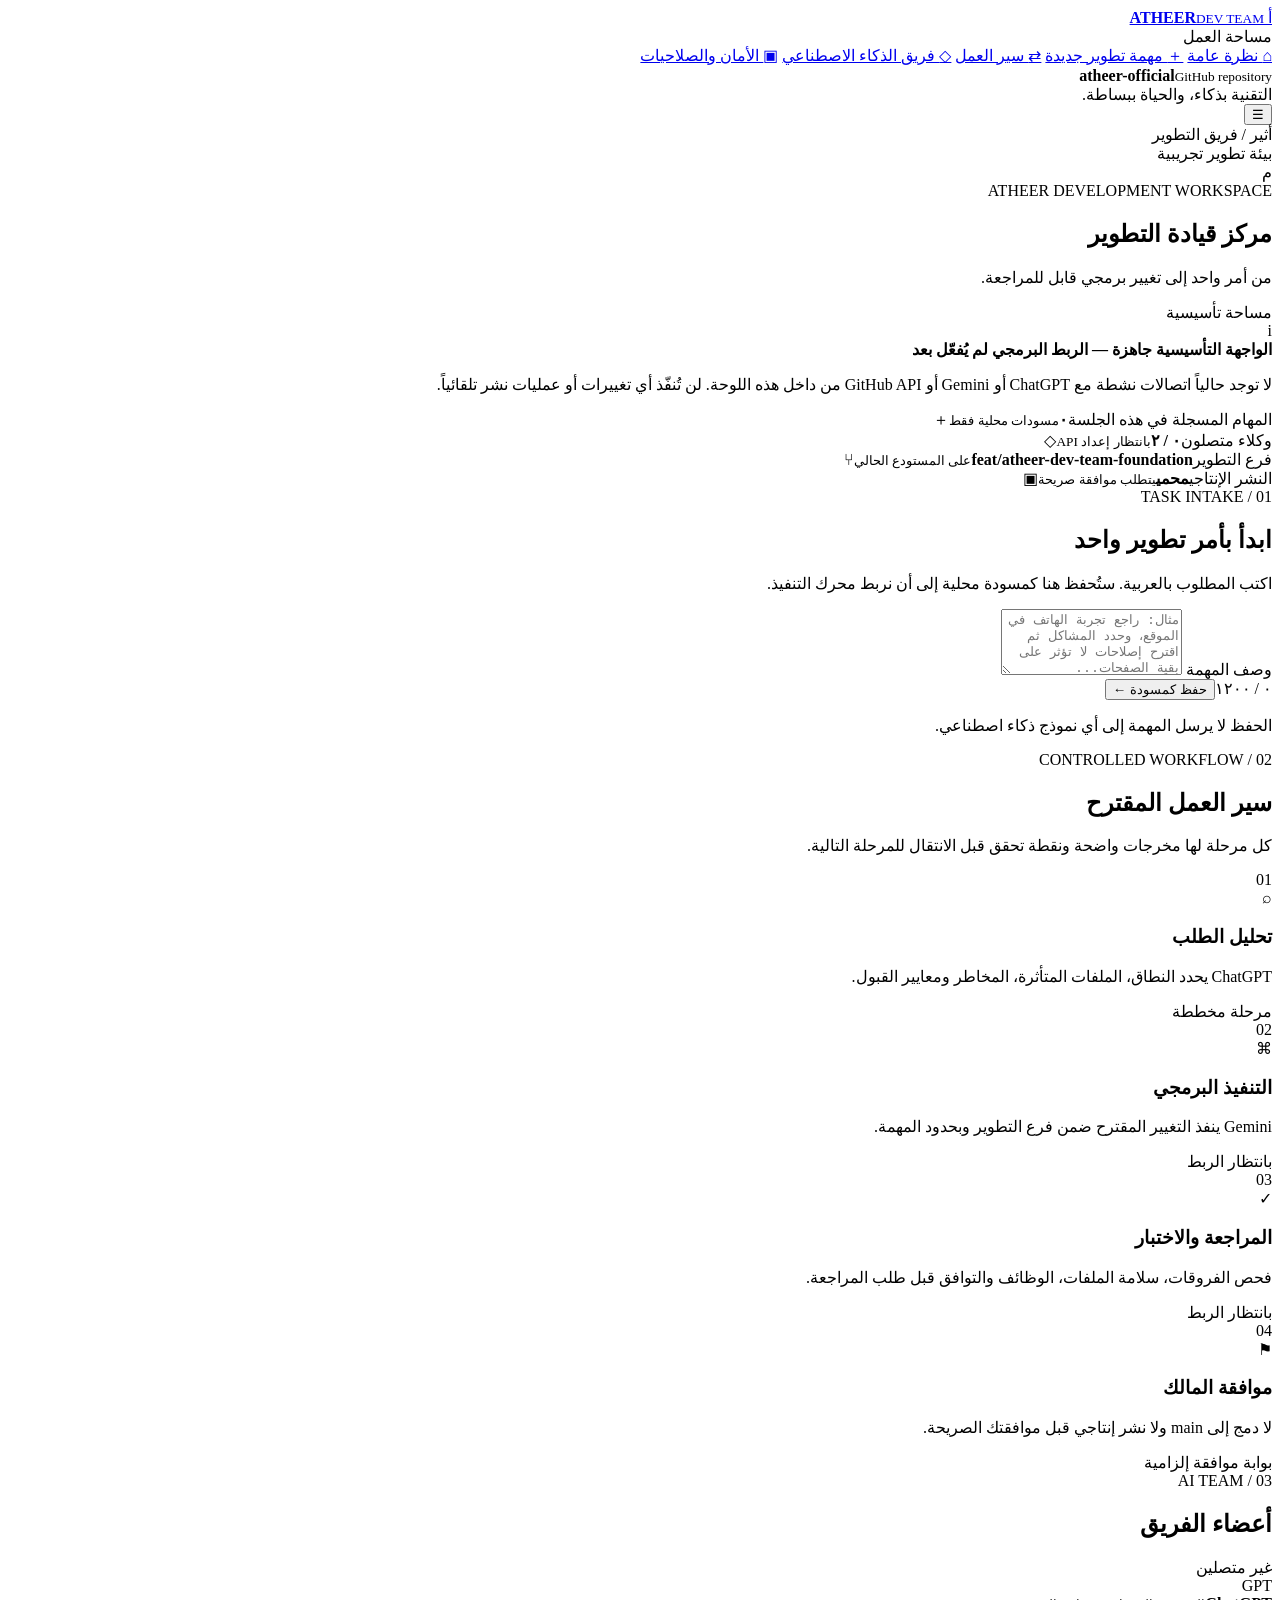
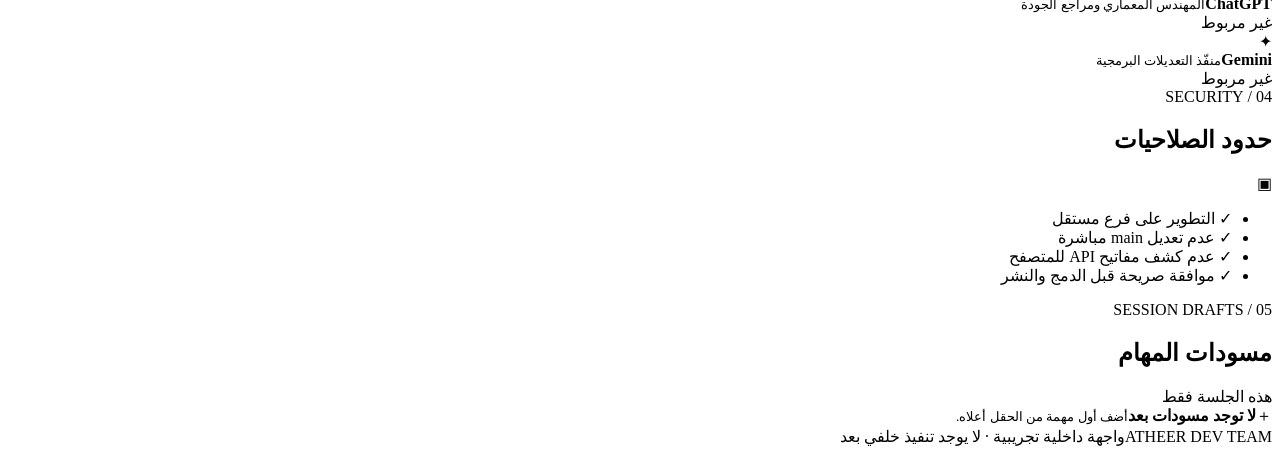
==== dev-team/index.html @ c8b4490a "Add ATHEER DEV TEAM foundation interface" ====
<!doctype html>
<html lang="ar" dir="rtl">
<head>
  <meta charset="utf-8">
  <meta name="viewport" content="width=device-width,initial-scale=1">
  <meta name="theme-color" content="#090909">
  <meta name="description" content="ATHEER DEV TEAM — مساحة تنسيق تطوير منتجات أثير الرقمية.">
  <title>ATHEER DEV TEAM | مساحة التطوير</title>
  <link rel="preconnect" href="https://fonts.googleapis.com">
  <link rel="preconnect" href="https://fonts.gstatic.com" crossorigin>
  <link href="https://fonts.googleapis.com/css2?family=IBM+Plex+Sans+Arabic:wght@400;500;600;700&family=Manrope:wght@400;500;600;700;800&display=swap" rel="stylesheet">
  <link rel="stylesheet" href="styles.css">
</head>
<body>
  <div class="app-shell">
    <aside class="sidebar" id="sidebar">
      <a class="brand" href="#overview" aria-label="ATHEER DEV TEAM">
        <span class="brand-symbol">أ</span>
        <span><b>ATHEER</b><small>DEV TEAM</small></span>
      </a>
      <div class="workspace-label">مساحة العمل</div>
      <nav class="side-nav" aria-label="التنقل الرئيسي">
        <a class="nav-item active" href="#overview"><span class="nav-icon">⌂</span> نظرة عامة</a>
        <a class="nav-item" href="#new-task"><span class="nav-icon">＋</span> مهمة تطوير جديدة</a>
        <a class="nav-item" href="#workflow"><span class="nav-icon">⇄</span> سير العمل</a>
        <a class="nav-item" href="#agents"><span class="nav-icon">◇</span> فريق الذكاء الاصطناعي</a>
        <a class="nav-item" href="#security"><span class="nav-icon">▣</span> الأمان والصلاحيات</a>
      </nav>
      <div class="sidebar-bottom">
        <div class="repo-mini"><span class="status-dot"></span><div><b>atheer-official</b><small>GitHub repository</small></div></div>
        <div class="sidebar-foot">التقنية بذكاء، والحياة ببساطة.</div>
      </div>
    </aside>

    <main class="main">
      <header class="topbar">
        <button class="mobile-menu" id="menuToggle" aria-label="فتح القائمة" aria-expanded="false">☰</button>
        <div class="breadcrumb">أثير <span>/</span> فريق التطوير</div>
        <div class="topbar-actions"><span class="env-pill"><i></i> بيئة تطوير تجريبية</span><div class="avatar" title="مالك مساحة العمل">م</div></div>
      </header>

      <section class="page-content" id="overview">
        <div class="welcome-row">
          <div><div class="eyebrow"><span></span> ATHEER DEVELOPMENT WORKSPACE</div><h1>مركز قيادة التطوير</h1><p class="subheading">من أمر واحد إلى تغيير برمجي قابل للمراجعة.</p></div>
          <div class="date-chip"><span class="live-dot"></span> مساحة تأسيسية</div>
        </div>

        <div class="notice" role="status"><span class="notice-icon">i</span><div><b>الواجهة التأسيسية جاهزة — الربط البرمجي لم يُفعّل بعد</b><p>لا توجد حالياً اتصالات نشطة مع ChatGPT أو Gemini أو GitHub API من داخل هذه اللوحة. لن تُنفّذ أي تغييرات أو عمليات نشر تلقائياً.</p></div></div>

        <div class="metrics-grid">
          <article class="metric-card"><span class="metric-label">المهام المسجلة في هذه الجلسة</span><strong id="taskCount">٠</strong><small>مسودات محلية فقط</small><span class="metric-mark">＋</span></article>
          <article class="metric-card"><span class="metric-label">وكلاء متصلون</span><strong>٠ / ٢</strong><small>بانتظار إعداد API</small><span class="metric-mark">◇</span></article>
          <article class="metric-card"><span class="metric-label">فرع التطوير</span><strong class="branch-value">feat/atheer-dev-team-foundation</strong><small>على المستودع الحالي</small><span class="metric-mark">⑂</span></article>
          <article class="metric-card"><span class="metric-label">النشر الإنتاجي</span><strong class="safe-value">محمي</strong><small>يتطلب موافقة صريحة</small><span class="metric-mark">▣</span></article>
        </div>

        <div class="section-title" id="new-task"><div><span class="section-kicker">01 / TASK INTAKE</span><h2>ابدأ بأمر تطوير واحد</h2><p>اكتب المطلوب بالعربية. ستُحفظ هنا كمسودة محلية إلى أن نربط محرك التنفيذ.</p></div></div>
        <section class="task-composer">
          <label for="taskInput">وصف المهمة</label>
          <textarea id="taskInput" rows="4" maxlength="1200" placeholder="مثال: راجع تجربة الهاتف في الموقع، وحدد المشاكل ثم اقترح إصلاحات لا تؤثر على بقية الصفحات..."></textarea>
          <div class="composer-bottom"><span id="charCount">٠ / ١٢٠٠</span><button class="primary-button" id="saveTask">حفظ كمسودة <span>←</span></button></div>
          <p class="helper-text" id="formMessage" aria-live="polite">الحفظ لا يرسل المهمة إلى أي نموذج ذكاء اصطناعي.</p>
        </section>

        <div class="section-title" id="workflow"><div><span class="section-kicker">02 / CONTROLLED WORKFLOW</span><h2>سير العمل المقترح</h2><p>كل مرحلة لها مخرجات واضحة ونقطة تحقق قبل الانتقال للمرحلة التالية.</p></div></div>
        <section class="workflow-grid">
          <article class="workflow-card"><span class="step-number">01</span><div class="step-icon">⌕</div><h3>تحليل الطلب</h3><p>ChatGPT يحدد النطاق، الملفات المتأثرة، المخاطر ومعايير القبول.</p><span class="step-state">مرحلة مخططة</span></article>
          <article class="workflow-card"><span class="step-number">02</span><div class="step-icon">⌘</div><h3>التنفيذ البرمجي</h3><p>Gemini ينفذ التغيير المقترح ضمن فرع التطوير وبحدود المهمة.</p><span class="step-state">بانتظار الربط</span></article>
          <article class="workflow-card"><span class="step-number">03</span><div class="step-icon">✓</div><h3>المراجعة والاختبار</h3><p>فحص الفروقات، سلامة الملفات، الوظائف والتوافق قبل طلب المراجعة.</p><span class="step-state">بانتظار الربط</span></article>
          <article class="workflow-card approval-card"><span class="step-number">04</span><div class="step-icon">⚑</div><h3>موافقة المالك</h3><p>لا دمج إلى main ولا نشر إنتاجي قبل موافقتك الصريحة.</p><span class="step-state protected">بوابة موافقة إلزامية</span></article>
        </section>

        <div class="lower-grid">
          <section class="panel" id="agents"><div class="panel-heading"><div><span class="section-kicker">03 / AI TEAM</span><h2>أعضاء الفريق</h2></div><span class="muted-tag">غير متصلين</span></div>
            <div class="agent-row"><div class="agent-avatar chatgpt">GPT</div><div class="agent-info"><b>ChatGPT</b><small>المهندس المعماري ومراجع الجودة</small></div><span class="connection-state">غير مربوط</span></div>
            <div class="agent-row"><div class="agent-avatar gemini">✦</div><div class="agent-info"><b>Gemini</b><small>منفّذ التعديلات البرمجية</small></div><span class="connection-state">غير مربوط</span></div>
          </section>
          <section class="panel" id="security"><div class="panel-heading"><div><span class="section-kicker">04 / SECURITY</span><h2>حدود الصلاحيات</h2></div><span class="shield">▣</span></div>
            <ul class="security-list"><li><span>✓</span> التطوير على فرع مستقل</li><li><span>✓</span> عدم تعديل main مباشرة</li><li><span>✓</span> عدم كشف مفاتيح API للمتصفح</li><li><span>✓</span> موافقة صريحة قبل الدمج والنشر</li></ul>
          </section>
        </div>

        <section class="drafts-panel" id="drafts"><div class="panel-heading"><div><span class="section-kicker">05 / SESSION DRAFTS</span><h2>مسودات المهام</h2></div><span class="muted-tag">هذه الجلسة فقط</span></div><div id="draftList" class="empty-state"><span>＋</span><b>لا توجد مسودات بعد</b><small>أضف أول مهمة من الحقل أعلاه.</small></div></section>

        <footer class="footer"><span>ATHEER DEV TEAM</span><span>واجهة داخلية تجريبية · لا يوجد تنفيذ خلفي بعد</span></footer>
      </section>
    </main>
  </div>
  <script src="app.js"></script>
</body>
</html>
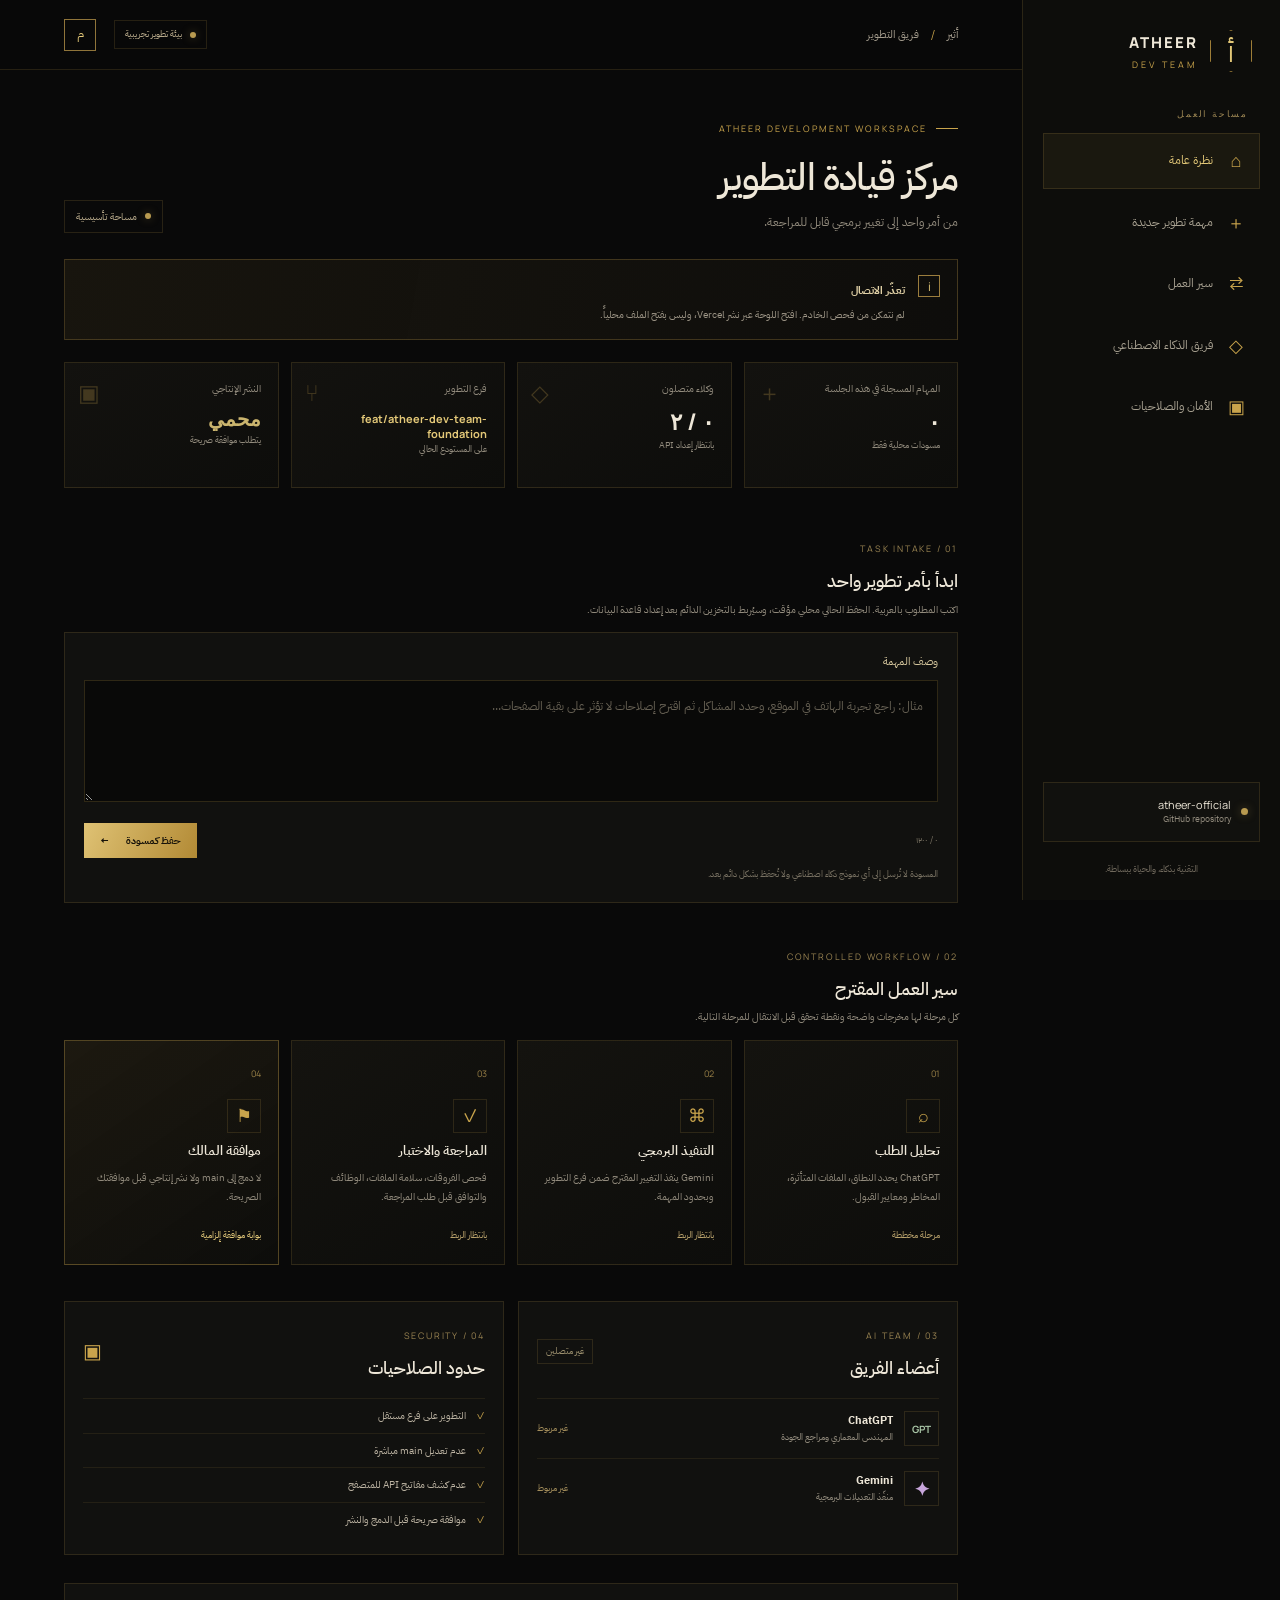
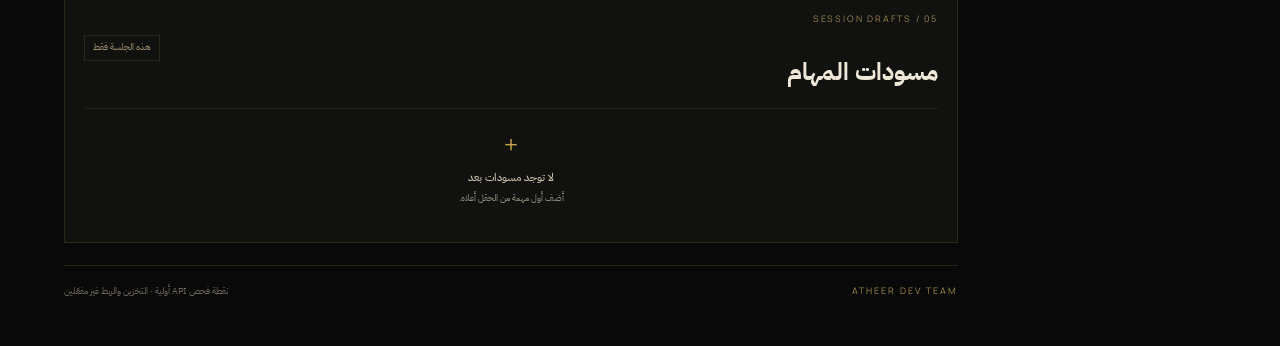
==== commit bacccdec: "Show live backend status in dev dashboard" ====
--- a/dev-team/index.html
+++ b/dev-team/index.html
@@ -45,7 +45,7 @@
           <div class="date-chip"><span class="live-dot"></span> مساحة تأسيسية</div>
         </div>
 
-        <div class="notice" role="status"><span class="notice-icon">i</span><div><b>الواجهة التأسيسية جاهزة — الربط البرمجي لم يُفعّل بعد</b><p>لا توجد حالياً اتصالات نشطة مع ChatGPT أو Gemini أو GitHub API من داخل هذه اللوحة. لن تُنفّذ أي تغييرات أو عمليات نشر تلقائياً.</p></div></div>
+        <div class="notice" role="status" aria-live="polite"><span class="notice-icon">i</span><div><b id="apiStatus">جارٍ فحص الخادم…</b><p id="apiDetails">يتم التحقق من نقطة فحص API.</p></div></div>
 
         <div class="metrics-grid">
           <article class="metric-card"><span class="metric-label">المهام المسجلة في هذه الجلسة</span><strong id="taskCount">٠</strong><small>مسودات محلية فقط</small><span class="metric-mark">＋</span></article>
@@ -54,12 +54,12 @@
           <article class="metric-card"><span class="metric-label">النشر الإنتاجي</span><strong class="safe-value">محمي</strong><small>يتطلب موافقة صريحة</small><span class="metric-mark">▣</span></article>
         </div>
 
-        <div class="section-title" id="new-task"><div><span class="section-kicker">01 / TASK INTAKE</span><h2>ابدأ بأمر تطوير واحد</h2><p>اكتب المطلوب بالعربية. ستُحفظ هنا كمسودة محلية إلى أن نربط محرك التنفيذ.</p></div></div>
+        <div class="section-title" id="new-task"><div><span class="section-kicker">01 / TASK INTAKE</span><h2>ابدأ بأمر تطوير واحد</h2><p>اكتب المطلوب بالعربية. الحفظ الحالي محلي مؤقت، وسيُربط بالتخزين الدائم بعد إعداد قاعدة البيانات.</p></div></div>
         <section class="task-composer">
           <label for="taskInput">وصف المهمة</label>
           <textarea id="taskInput" rows="4" maxlength="1200" placeholder="مثال: راجع تجربة الهاتف في الموقع، وحدد المشاكل ثم اقترح إصلاحات لا تؤثر على بقية الصفحات..."></textarea>
           <div class="composer-bottom"><span id="charCount">٠ / ١٢٠٠</span><button class="primary-button" id="saveTask">حفظ كمسودة <span>←</span></button></div>
-          <p class="helper-text" id="formMessage" aria-live="polite">الحفظ لا يرسل المهمة إلى أي نموذج ذكاء اصطناعي.</p>
+          <p class="helper-text" id="formMessage" aria-live="polite">المسودة لا تُرسل إلى أي نموذج ذكاء اصطناعي ولا تُحفظ بشكل دائم بعد.</p>
         </section>
 
         <div class="section-title" id="workflow"><div><span class="section-kicker">02 / CONTROLLED WORKFLOW</span><h2>سير العمل المقترح</h2><p>كل مرحلة لها مخرجات واضحة ونقطة تحقق قبل الانتقال للمرحلة التالية.</p></div></div>
@@ -82,7 +82,7 @@
 
         <section class="drafts-panel" id="drafts"><div class="panel-heading"><div><span class="section-kicker">05 / SESSION DRAFTS</span><h2>مسودات المهام</h2></div><span class="muted-tag">هذه الجلسة فقط</span></div><div id="draftList" class="empty-state"><span>＋</span><b>لا توجد مسودات بعد</b><small>أضف أول مهمة من الحقل أعلاه.</small></div></section>
 
-        <footer class="footer"><span>ATHEER DEV TEAM</span><span>واجهة داخلية تجريبية · لا يوجد تنفيذ خلفي بعد</span></footer>
+        <footer class="footer"><span>ATHEER DEV TEAM</span><span>نقطة فحص API أولية · التخزين والربط غير مفعّلين</span></footer>
       </section>
     </main>
   </div>
--- a/dev-team/styles.css
+++ b/dev-team/styles.css
@@ -0,0 +1 @@
+:root{color-scheme:dark;--bg:#090909;--panel:#11110f;--panel2:#15140f;--gold:#c9a44c;--gold2:#e3c878;--text:#eee7d8;--muted:#928b7d;--line:rgba(201,164,76,.16);--font:"IBM Plex Sans Arabic",sans-serif}*{box-sizing:border-box}html{scroll-behavior:smooth;scroll-padding-top:95px}body{margin:0;background:var(--bg);color:var(--text);font-family:var(--font);line-height:1.75}button,textarea{font:inherit}.app-shell{min-height:100vh}.sidebar{position:fixed;inset:0 0 0 auto;width:258px;padding:30px 20px 22px;background:#0d0d0b;border-left:1px solid var(--line);display:flex;flex-direction:column;z-index:20}.brand{display:flex;align-items:center;gap:12px;padding:0 8px 35px;color:var(--text);text-decoration:none}.brand-symbol{width:42px;height:42px;border:1px solid #9d7d37;color:var(--gold2);display:grid;place-items:center;font-size:26px;clip-path:polygon(50% 0,100% 25%,100% 75%,50% 100%,0 75%,0 25%)}.brand b,.brand small{display:block;line-height:1.3}.brand b{font:800 15px Manrope;letter-spacing:2px}.brand small{font:9px Manrope;letter-spacing:3px;color:var(--gold);margin-top:5px}.workspace-label,.section-kicker{font:9px Manrope;letter-spacing:1.8px;color:#9a8452}.workspace-label{padding:0 12px 13px}.side-nav{display:grid;gap:6px}.nav-item{display:flex;align-items:center;gap:13px;padding:11px 13px;color:#a9a292;text-decoration:none;font-size:12px;border:1px solid transparent;transition:.2s}.nav-item:hover,.nav-item.active{color:var(--gold2);background:rgba(201,164,76,.07);border-color:var(--line)}.nav-icon{font-size:18px;width:20px;text-align:center;color:var(--gold)}.sidebar-bottom{margin-top:auto}.repo-mini{display:flex;align-items:center;gap:10px;padding:14px 11px;border:1px solid var(--line);background:#11110e}.status-dot,.live-dot,.env-pill i{width:7px;height:7px;border-radius:50%;background:#b89a50;box-shadow:0 0 10px #b89a5066}.repo-mini b,.repo-mini small{display:block}.repo-mini b{font:11px Manrope}.repo-mini small{font-size:9px;color:var(--muted)}.sidebar-foot{font-size:9px;color:#6f685c;text-align:center;padding-top:20px}.main{margin-right:258px;min-height:100vh}.topbar{height:70px;border-bottom:1px solid var(--line);display:flex;align-items:center;justify-content:space-between;padding:0 5vw;background:rgba(9,9,9,.88);position:sticky;top:0;z-index:10;backdrop-filter:blur(16px)}.breadcrumb{font-size:11px;color:#a59d8e}.breadcrumb span{color:var(--gold);padding:0 9px}.topbar-actions{display:flex;align-items:center;gap:18px}.env-pill{display:flex;align-items:center;gap:8px;border:1px solid var(--line);padding:6px 10px;font-size:9px;color:#b8aa8b}.env-pill i{width:6px;height:6px}.avatar{width:32px;height:32px;display:grid;place-items:center;border:1px solid #8f743a;color:var(--gold2);font-size:13px}.mobile-menu{display:none;background:none;border:0;color:var(--gold);font-size:20px}.page-content{max-width:1450px;margin:auto;padding:52px 5vw 28px}.welcome-row{display:flex;justify-content:space-between;align-items:end;gap:20px;margin-bottom:26px}.eyebrow{font:9px Manrope;letter-spacing:2px;color:var(--gold);display:flex;align-items:center;gap:9px}.eyebrow span{height:1px;width:22px;background:var(--gold)}h1{font-size:clamp(27px,3vw,39px);font-weight:500;margin:9px 0 1px;letter-spacing:-.8px}.subheading{margin:0;color:var(--muted);font-size:12px}.date-chip{border:1px solid var(--line);padding:7px 11px;color:#b8aa8b;font-size:10px;display:flex;align-items:center;gap:8px;white-space:nowrap}.live-dot{width:6px;height:6px}.notice{display:flex;align-items:flex-start;gap:13px;padding:15px 17px;border:1px solid rgba(201,164,76,.25);background:linear-gradient(100deg,rgba(201,164,76,.08),rgba(201,164,76,.025));margin-bottom:22px}.notice-icon{flex:0 0 22px;width:22px;height:22px;border:1px solid #9b7d3d;color:var(--gold2);display:grid;place-items:center;font:12px Manrope}.notice b{font-size:11px;color:#e2d2a7}.notice p{margin:3px 0 0;color:#9d9586;font-size:10px;line-height:1.8}.metrics-grid{display:grid;grid-template-columns:repeat(4,minmax(0,1fr));gap:12px;margin-bottom:45px}.metric-card{position:relative;overflow:hidden;min-height:126px;padding:17px;border:1px solid var(--line);background:linear-gradient(145deg,#13120f,#0d0d0b)}.metric-label,.metric-card small{display:block;color:var(--muted);font-size:10px}.metric-card strong{display:block;margin:7px 0 1px;font:700 23px Manrope;color:var(--text)}.metric-card small{font-size:9px}.metric-mark{position:absolute;left:13px;top:11px;color:rgba(201,164,76,.27);font-size:23px}.branch-value{font-size:11px!important;overflow-wrap:anywhere;color:var(--gold2)!important;margin-top:13px!important}.safe-value{color:#cbb56e!important;font-size:20px!important}.section-title{display:flex;justify-content:space-between;align-items:end;margin:0 0 14px}.section-title h2,.panel h2{font-size:18px;font-weight:500;margin:4px 0}.section-title p{font-size:10px;color:var(--muted);margin:0}.task-composer,.panel,.drafts-panel{border:1px solid var(--line);background:var(--panel);padding:19px;margin-bottom:38px}.task-composer label{display:block;font-size:11px;color:#d8c99f;margin-bottom:9px}.task-composer textarea{width:100%;resize:vertical;min-height:115px;background:#090908;border:1px solid rgba(201,164,76,.2);outline:none;padding:14px;color:var(--text);font-size:12px;line-height:1.9}.task-composer textarea:focus{border-color:#9f813f;box-shadow:0 0 0 2px #c9a44c12}.task-composer textarea::placeholder{color:#676154}.composer-bottom{display:flex;justify-content:space-between;align-items:center;margin-top:12px}.composer-bottom>span,.helper-text{font-size:9px;color:#777061}.primary-button{border:0;background:linear-gradient(115deg,#dfc274,#b28a35);color:#151109;padding:9px 16px;font-size:10px;font-weight:700;cursor:pointer;transition:transform .2s}.primary-button:hover{transform:translateY(-2px)}.primary-button span{margin-right:15px}.helper-text{margin:9px 0 0}.workflow-grid{display:grid;grid-template-columns:repeat(4,minmax(0,1fr));gap:12px;margin-bottom:36px}.workflow-card{position:relative;min-height:190px;padding:17px;border:1px solid var(--line);background:linear-gradient(145deg,#14130f,#0d0d0b)}.step-number{font:9px Manrope;color:#9b8248}.step-icon{width:34px;height:34px;margin:13px 0 7px;display:grid;place-items:center;border:1px solid var(--line);color:var(--gold);font-size:18px}.workflow-card h3{font-size:13px;font-weight:600;margin:5px 0}.workflow-card p{font-size:10px;line-height:1.9;color:var(--muted);margin:0 0 13px}.step-state{font-size:9px;color:#b8a16b}.approval-card{border-color:rgba(201,164,76,.35);background:linear-gradient(145deg,rgba(201,164,76,.1),#0d0d0b)}.step-state.protected{color:#e2c879}.lower-grid{display:grid;grid-template-columns:1fr 1fr;gap:14px;margin-bottom:28px}.panel{margin:0;padding:18px}.panel-heading{display:flex;justify-content:space-between;align-items:center;margin-bottom:15px}.panel-heading h2{margin-bottom:0}.muted-tag{font-size:9px;color:#9d916f;border:1px solid var(--line);padding:4px 8px}.agent-row{display:flex;align-items:center;gap:11px;padding:12px 0;border-top:1px solid rgba(201,164,76,.1)}.agent-avatar{width:35px;height:35px;display:grid;place-items:center;font:700 10px Manrope;border:1px solid var(--line)}.chatgpt{color:#a8c5a6}.gemini{color:#c8a6dc;font-size:19px}.agent-info{flex:1}.agent-info b,.agent-info small{display:block}.agent-info b{font-size:11px}.agent-info small{font-size:9px;color:var(--muted)}.connection-state{font-size:9px;color:#a38d5b}.shield{color:var(--gold);font-size:20px}.security-list{list-style:none;padding:0;margin:0}.security-list li{display:flex;align-items:center;gap:10px;padding:8px 0;border-top:1px solid rgba(201,164,76,.1);font-size:10px;color:#bdb4a3}.security-list li span{color:var(--gold)}.drafts-panel{margin-bottom:22px}.empty-state{min-height:115px;display:flex;flex-direction:column;align-items:center;justify-content:center;color:var(--muted);gap:4px;border-top:1px solid rgba(201,164,76,.1)}.empty-state>span{font-size:22px;color:var(--gold)}.empty-state b{font-size:11px;font-weight:500;color:#c9bea9}.empty-state small{font-size:9px}.draft-item{padding:13px;margin-top:10px;border:1px solid rgba(201,164,76,.13);background:#0b0b09}.draft-item p{font-size:11px;margin:0 0 8px;white-space:pre-wrap;overflow-wrap:anywhere}.draft-meta{font-size:9px;color:#9b895d}.footer{display:flex;justify-content:space-between;gap:15px;padding:18px 0;color:#6f685d;font-size:9px;border-top:1px solid var(--line)}.footer span:first-child{font:9px Manrope;letter-spacing:2px;color:#a38a50}@media(max-width:1100px){.sidebar{width:220px}.main{margin-right:220px}.metrics-grid{grid-template-columns:repeat(2,1fr)}.workflow-grid{grid-template-columns:repeat(2,1fr)}}@media(max-width:760px){.sidebar{transform:translateX(100%);transition:transform .25s;width:270px;box-shadow:-20px 0 50px #0008}.sidebar.open{transform:translateX(0)}.main{margin-right:0}.topbar{height:62px;padding:0 18px}.mobile-menu{display:block}.breadcrumb{margin-left:auto;margin-right:12px}.env-pill{font-size:0;padding:8px}.env-pill i{width:7px;height:7px}.topbar-actions{gap:10px}.page-content{padding:35px 17px 22px}.welcome-row{align-items:flex-start;flex-direction:column}.date-chip{align-self:flex-start}.metrics-grid{gap:8px}.metric-card{padding:13px;min-height:116px}.metric-card strong{font-size:20px}.branch-value{font-size:10px!important}.workflow-grid{gap:8px}.workflow-card{padding:13px;min-height:205px}.lower-grid{grid-template-columns:1fr}.section-title p{max-width:90%}.footer{flex-direction:column}.notice{padding:12px}.notice p{font-size:9px}}@media(max-width:390px){.metrics-grid{grid-template-columns:1fr 1fr}.workflow-grid{grid-template-columns:1fr 1fr}.metric-label{font-size:9px}.workflow-card p{font-size:9px}.date-chip{font-size:9px}}
